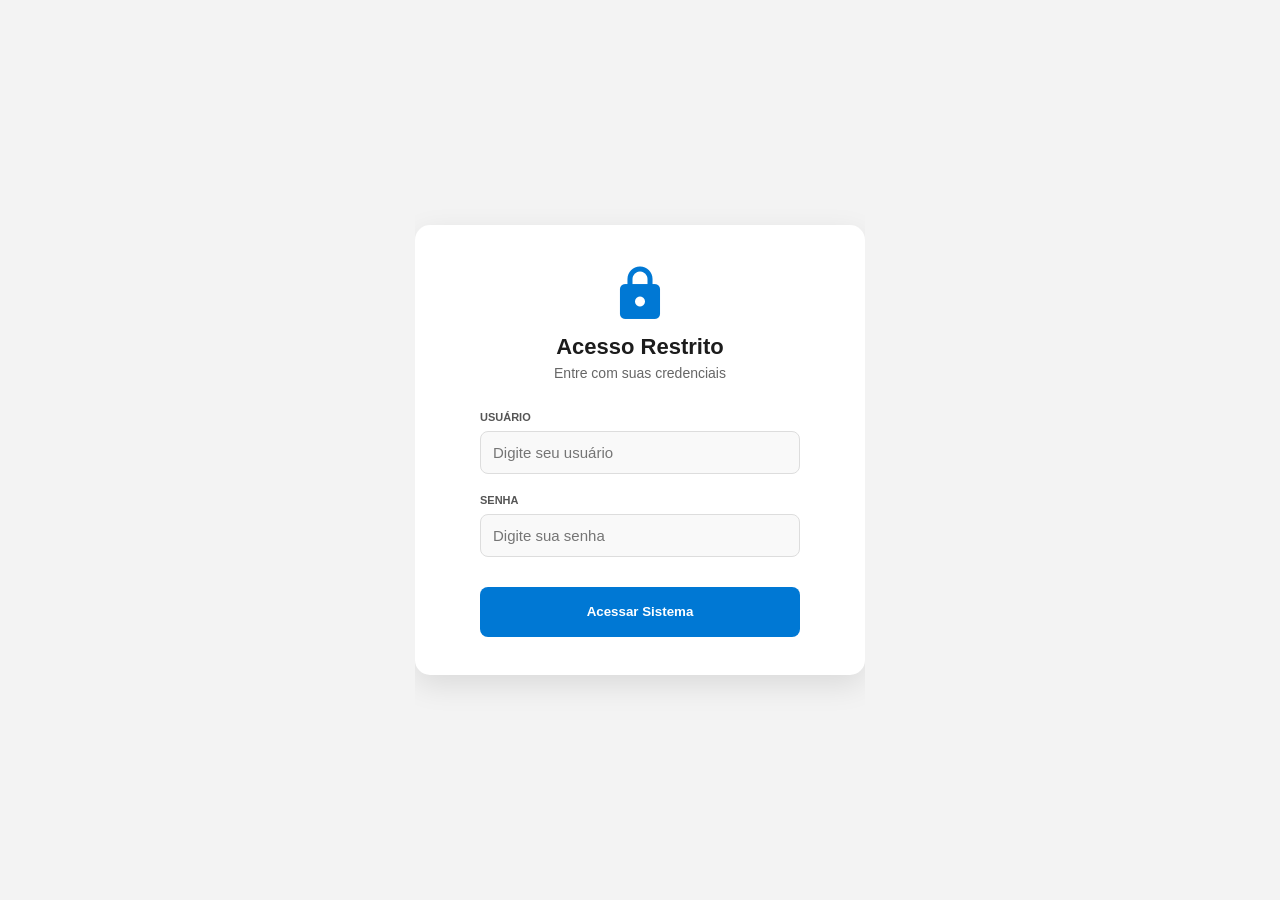
==== login.html @ 9a83a18a "Add files via upload" ====
<!DOCTYPE html>
<html lang="pt-br">
<head>
    <meta charset="UTF-8">
    <meta name="viewport" content="width=device-width, initial-scale=1.0">
    <title>Login | Sistema de Obrigações</title>
    <link rel="stylesheet" href="login-style.css">
    <link href="https://fonts.googleapis.com/icon?family=Material+Icons+Round" rel="stylesheet">
</head>
<body>
    <div class="login-container">
        <div class="login-box">
            <div class="login-header">
                <span class="material-icons-round">lock</span>
                <h2>Acesso Restrito</h2>
                <p>Entre com suas credenciais</p>
            </div>
            <form id="loginForm">
                <div class="input-group">
                    <label>Usuário</label>
                    <input type="text" id="username" required placeholder="Digite seu usuário">
                </div>
                <div class="input-group">
                    <label>Senha</label>
                    <input type="password" id="password" required placeholder="Digite sua senha">
                </div>
                <button type="submit" class="btn-login">Acessar Sistema</button>
                <p id="errorMsg" class="error-msg">Usuário ou senha incorretos!</p>
            </form>
        </div>
    </div>
    <script src="login-script.js"></script>
</body>
</html>
---- login-style.css ----
:root {
    --win-accent: #0078d4;
    --bg-app: #f3f3f3;
}

body, html {
    margin: 0; 
    padding: 0;
    font-family: 'Segoe UI Variable', -apple-system, BlinkMacSystemFont, 'Segoe UI', Roboto, sans-serif;
    background: var(--bg-app);
    height: 100vh;
    display: flex;
    align-items: center;
    justify-content: center;
    overflow: hidden;
}

.login-container {
    display: flex;
    justify-content: center;
    align-items: center;
    width: 100%;
}

.login-box {
    background: #fff;
    border-radius: 15px;
    box-shadow: 0 10px 30px rgba(0,0,0,0.1);
    
    /* QUADRADO PERFEITO */
    width: 450px; 
    height: 450px; 
    
    /* CENTRALIZAÇÃO TOTAL */
    display: flex;
    flex-direction: column;
    justify-content: center; 
    align-items: center;
    
    /* PADDING PARA AFASTAR DAS BORDAS */
    padding: 40px; 
    box-sizing: border-box;
    transition: transform 0.3s ease;
}

.login-header {
    text-align: center;
    margin-bottom: 30px; /* Afasta o cabeçalho dos inputs */
}

.login-header .material-icons-round {
    font-size: 60px;
    color: var(--win-accent);
    margin-bottom: 10px;
}

.login-header h2 { margin: 0; font-size: 22px; color: #1c1c1c; }
.login-header p { margin: 5px 0 0; font-size: 14px; color: #666; }

#loginForm {
    width: 100%;
    max-width: 320px;
}

.input-group {
    text-align: left;
    margin-bottom: 20px;
}

.input-group label {
    display: block;
    font-size: 11px;
    font-weight: 700;
    color: #555;
    margin-bottom: 8px;
    text-transform: uppercase;
}

.input-group input {
    width: 100%;
    padding: 12px;
    border: 1px solid #ddd;
    border-radius: 8px;
    box-sizing: border-box;
    font-size: 15px;
    background: #f9f9f9;
}

.btn-login {
    width: 100%;
    padding: 14px;
    background: var(--win-accent);
    color: white;
    border: none;
    border-radius: 8px;
    font-weight: 600;
    cursor: pointer;
    min-height: 50px;
    margin-top: 10px;
}

/* --- ANIMAÇÕES --- */
.btn-loading { pointer-events: none; color: transparent !important; position: relative; }
.btn-loading::after {
    content: ""; position: absolute; width: 20px; height: 20px; top: 50%; left: 50%;
    margin: -10px 0 0 -10px; border: 3px solid rgba(255,255,255,0.3);
    border-top-color: #fff; border-radius: 50%; animation: spin 0.8s linear infinite;
}
@keyframes spin { to { transform: rotate(360deg); } }

.shake { animation: shake 0.4s ease-in-out; }
@keyframes shake {
    0%, 100% { transform: translateX(0); }
    25% { transform: translateX(-8px); }
    75% { transform: translateX(8px); }
}

.error-msg { color: #d13438; font-size: 13px; margin-top: 10px; display: none; text-align: center; }
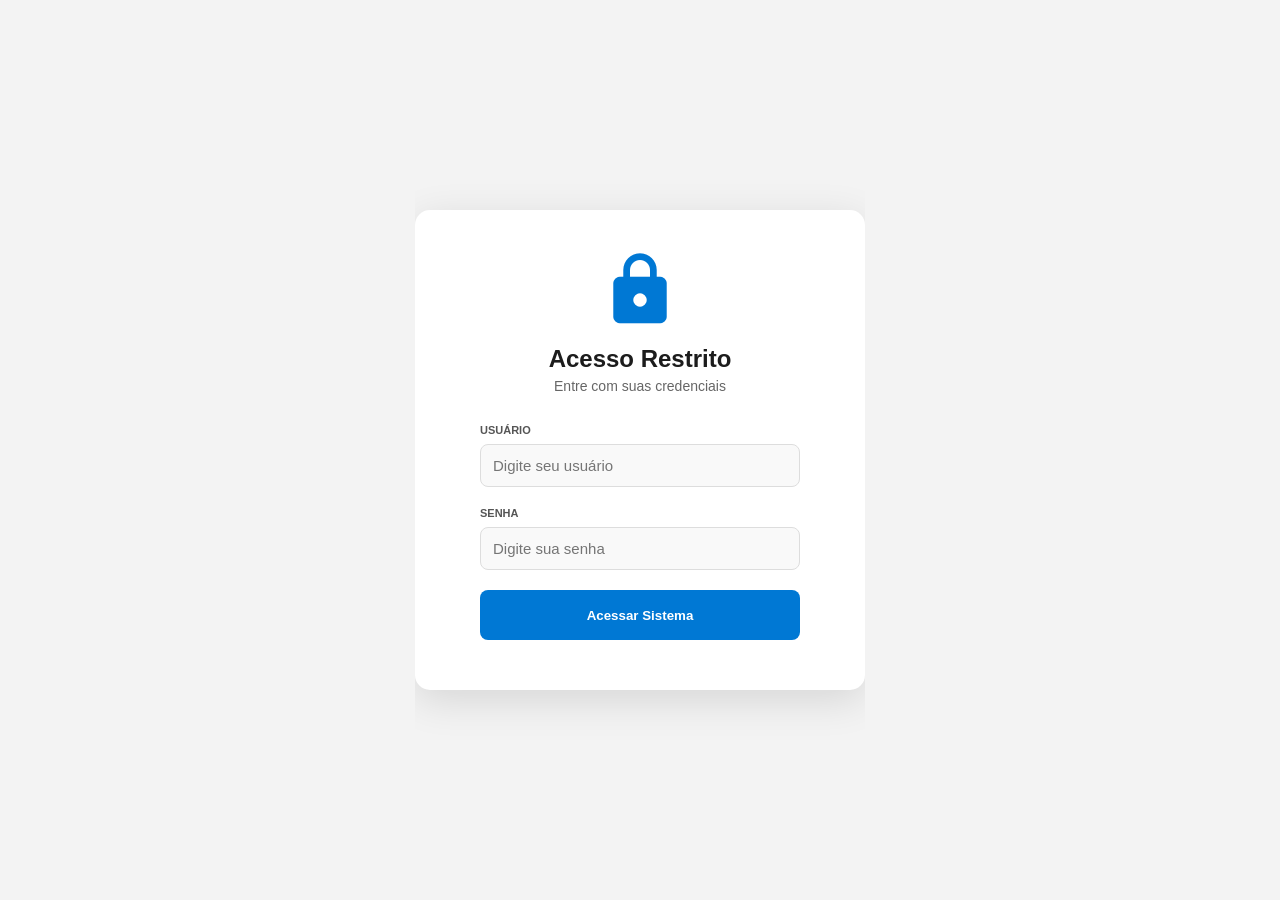
==== commit 7ea574d9: "Add files via upload" ====
--- a/login.html
+++ b/login.html
@@ -3,17 +3,17 @@
 <head>
     <meta charset="UTF-8">
     <meta name="viewport" content="width=device-width, initial-scale=1.0">
-    <title>Login | Sistema de Obrigações</title>
+    <title>LUC CONT | Login</title>
     <link rel="stylesheet" href="login-style.css">
     <link href="https://fonts.googleapis.com/icon?family=Material+Icons+Round" rel="stylesheet">
 </head>
 <body>
     <div class="login-container">
         <div class="login-box">
-            <div class="login-header">
-                <span class="material-icons-round">lock</span>
-                <h2>Acesso Restrito</h2>
-                <p>Entre com suas credenciais</p>
+            <div class="login-header" id="loginHeader">
+                <span id="lockIcon" class="material-icons-round">lock</span>
+                <h2 id="headerTitle">Acesso Restrito</h2>
+                <p id="headerDesc">Entre com suas credenciais</p>
             </div>
             <form id="loginForm">
                 <div class="input-group">
--- a/login-style.css
+++ b/login-style.css
@@ -1,5 +1,6 @@
 :root {
     --win-accent: #0078d4;
+    --win-success: #107c10;
     --bg-app: #f3f3f3;
 }
 
@@ -25,41 +26,75 @@
 .login-box {
     background: #fff;
     border-radius: 15px;
-    box-shadow: 0 10px 30px rgba(0,0,0,0.1);
-    
-    /* QUADRADO PERFEITO */
+    box-shadow: 0 10px 40px rgba(0,0,0,0.12);
     width: 450px; 
-    height: 450px; 
-    
-    /* CENTRALIZAÇÃO TOTAL */
+    height: 480px; 
     display: flex;
     flex-direction: column;
-    justify-content: center; 
     align-items: center;
-    
-    /* PADDING PARA AFASTAR DAS BORDAS */
     padding: 40px; 
     box-sizing: border-box;
-    transition: transform 0.3s ease;
+    transition: all 0.6s cubic-bezier(0.34, 1.56, 0.64, 1);
+    position: relative;
 }
 
 .login-header {
     text-align: center;
-    margin-bottom: 30px; /* Afasta o cabeçalho dos inputs */
+    margin-bottom: 30px;
+    display: flex;
+    flex-direction: column;
+    align-items: center;
+    justify-content: center;
+    transition: all 0.8s ease-in-out;
+    width: 100%;
+}
+
+/* Centralização total no sucesso */
+.header-centered {
+    margin-bottom: 0 !important;
+    flex: 1;
+    display: flex;
+    flex-direction: column;
+    justify-content: center;
+    align-items: center;
 }
 
 .login-header .material-icons-round {
-    font-size: 60px;
+    font-size: 80px;
     color: var(--win-accent);
-    margin-bottom: 10px;
+    margin-bottom: 15px;
+    display: inline-block;
+    transition: all 0.8s cubic-bezier(0.68, -0.6, 0.32, 1.6);
 }
 
-.login-header h2 { margin: 0; font-size: 22px; color: #1c1c1c; }
-.login-header p { margin: 5px 0 0; font-size: 14px; color: #666; }
+.login-header h2 { 
+    margin: 0; 
+    font-size: 24px; 
+    color: #1c1c1c; 
+    transition: all 0.5s ease; 
+}
+
+.login-header p { 
+    margin: 5px 0 0; 
+    font-size: 14px; 
+    color: #666; 
+    transition: all 0.5s ease; 
+}
 
 #loginForm {
     width: 100%;
     max-width: 320px;
+    transition: all 0.5s ease;
+    opacity: 1;
+}
+
+/* Esconde o form suavemente */
+.form-hidden {
+    opacity: 0 !important;
+    transform: scale(0.8);
+    pointer-events: none;
+    position: absolute;
+    visibility: hidden;
 }
 
 .input-group {
@@ -84,7 +119,11 @@
     box-sizing: border-box;
     font-size: 15px;
     background: #f9f9f9;
+    outline: none;
+    transition: 0.3s;
 }
+
+.input-group input:focus { border-color: var(--win-accent); background: #fff; }
 
 .btn-login {
     width: 100%;
@@ -96,23 +135,32 @@
     font-weight: 600;
     cursor: pointer;
     min-height: 50px;
-    margin-top: 10px;
+    transition: 0.3s;
 }
 
-/* --- ANIMAÇÕES --- */
+/* --- ANIMAÇÃO DO CADEADO (SEM LUZ VERDE NO FUNDO) --- */
+.lock-open-success {
+    transform: scale(2.5) !important;
+    color: var(--win-success) !important;
+    margin-bottom: 60px !important; /* Espaço entre o cadeado e o texto */
+    transition: all 0.8s cubic-bezier(0.34, 1.56, 0.64, 1);
+}
+
+/* Shake de Erro */
+.shake { animation: shake 0.4s ease-in-out; }
+@keyframes shake {
+    0%, 100% { transform: translateX(0); }
+    25% { transform: translateX(-10px); }
+    75% { transform: translateX(10px); }
+}
+
+.error-msg { color: #d13438; font-size: 13px; margin-top: 15px; display: none; text-align: center; }
+
+/* Classe Loading opcional */
 .btn-loading { pointer-events: none; color: transparent !important; position: relative; }
 .btn-loading::after {
     content: ""; position: absolute; width: 20px; height: 20px; top: 50%; left: 50%;
     margin: -10px 0 0 -10px; border: 3px solid rgba(255,255,255,0.3);
     border-top-color: #fff; border-radius: 50%; animation: spin 0.8s linear infinite;
 }
-@keyframes spin { to { transform: rotate(360deg); } }
-
-.shake { animation: shake 0.4s ease-in-out; }
-@keyframes shake {
-    0%, 100% { transform: translateX(0); }
-    25% { transform: translateX(-8px); }
-    75% { transform: translateX(8px); }
-}
-
-.error-msg { color: #d13438; font-size: 13px; margin-top: 10px; display: none; text-align: center; }+@keyframes spin { to { transform: rotate(360deg); } }
